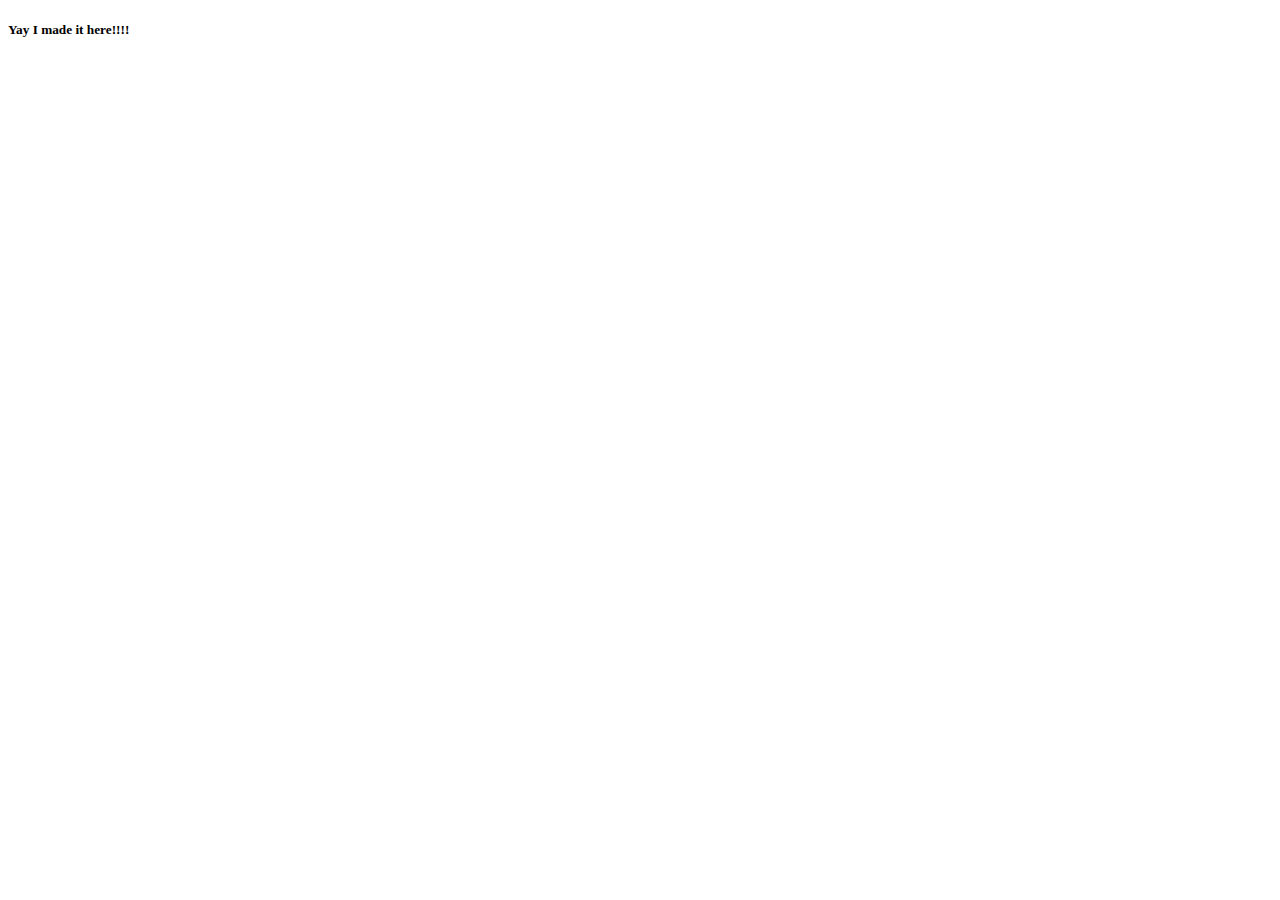
==== target/classes/public/index.html @ 15dacc79 "first commit" ====
<!DOCTYPE html>
<html>
<head>
    <meta name="viewport" content="width=device-width, initial-scale=1">
    <title>MeetupRSVP</title>
    <link rel="stylesheet" href="style.css">
</head>
<body>
<h5>Yay I made it here!!!!</h5>
<script src="index.js"></script>
</body>
</html>
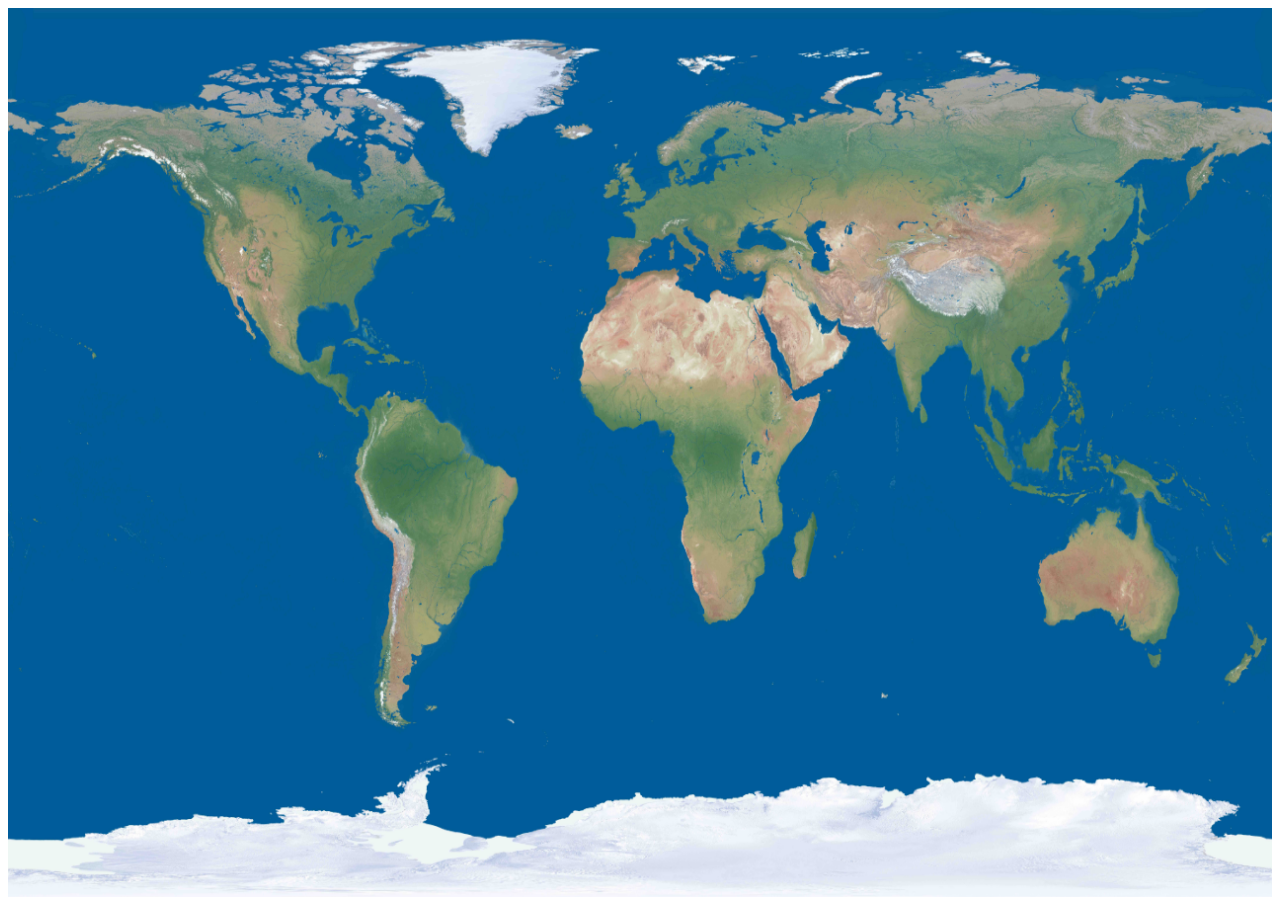
==== commit 7cd722e0: "add map canvas" ====
--- a/target/classes/public/index.html
+++ b/target/classes/public/index.html
@@ -4,9 +4,10 @@
     <meta name="viewport" content="width=device-width, initial-scale=1">
     <title>MeetupRSVP</title>
     <link rel="stylesheet" href="style.css">
+    <script src="https://js.pusher.com/3.0/pusher.min.js"></script>
 </head>
 <body>
-<h5>Yay I made it here!!!!</h5>
+<canvas id="world-map" height></canvas>
 <script src="index.js"></script>
 </body>
 </html>--- a/target/classes/public/style.css
+++ b/target/classes/public/style.css
@@ -0,0 +1,4 @@
+#world-map {
+    height: 100%;
+    width: 100%;
+}